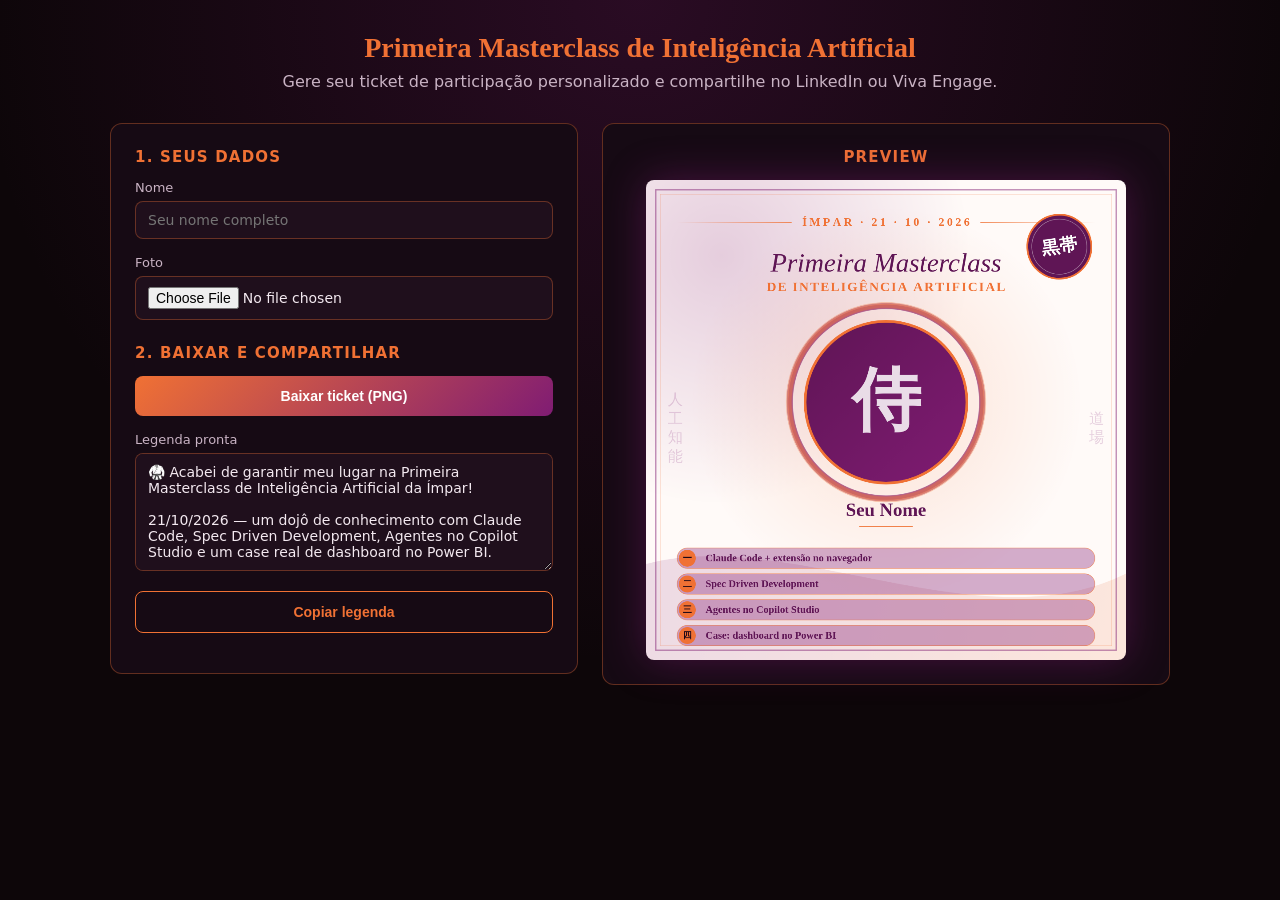
==== index.html @ c70582c2 "Add masterclass IA ticket generator (canvas-based, no backend) Static page that renders a personaliz" ====
<!DOCTYPE html>
<html lang="pt-BR">
<head>
<meta charset="UTF-8">
<meta name="viewport" content="width=device-width, initial-scale=1.0">
<title>Ticket de Participação — Masterclass de IA | Ímpar</title>
<link rel="stylesheet" href="styles.css">
</head>
<body>
  <div class="page">
    <header class="page-header">
      <h1>Primeira Masterclass de Inteligência Artificial</h1>
      <p class="page-sub">Gere seu ticket de participação personalizado e compartilhe no LinkedIn ou Viva Engage.</p>
    </header>

    <main class="layout">
      <section class="panel form-panel">
        <h2>1. Seus dados</h2>

        <label class="field">
          <span>Nome</span>
          <input type="text" id="nameInput" placeholder="Seu nome completo" maxlength="40" autocomplete="off">
        </label>

        <label class="field">
          <span>Foto</span>
          <input type="file" id="photoInput" accept="image/*">
        </label>

        <h2>2. Baixar e compartilhar</h2>
        <button id="downloadBtn" class="btn btn-primary">Baixar ticket (PNG)</button>

        <label class="field">
          <span>Legenda pronta</span>
          <textarea id="captionText" rows="6" readonly></textarea>
        </label>
        <button id="copyBtn" class="btn btn-secondary">Copiar legenda</button>
      </section>

      <section class="panel preview-panel">
        <h2>Preview</h2>
        <div class="canvas-wrap">
          <canvas id="ticket" width="1080" height="1080"></canvas>
        </div>
      </section>
    </main>
  </div>

  <script src="ticket.js"></script>
</body>
</html>
---- styles.css ----
:root {
  --impar-purple: #801C73;
  --impar-purple-dark: #5F1555;
  --impar-orange: #F07134;
  --bg: #0d0609;
  --bg-panel: #160a14;
  --border: rgba(240, 113, 52, 0.35);
  --text: #f3e9f0;
  --text-muted: #c9b3c4;
}

* {
  box-sizing: border-box;
}

body {
  margin: 0;
  min-height: 100vh;
  background: var(--bg);
  background-image: radial-gradient(circle at 50% 0%, rgba(128, 28, 115, 0.25), transparent 60%);
  color: var(--text);
  font-family: "Muli", "Segoe UI", system-ui, -apple-system, sans-serif;
}

.page {
  max-width: 1100px;
  margin: 0 auto;
  padding: 32px 20px 64px;
}

.page-header {
  text-align: center;
  margin-bottom: 32px;
}

.page-header h1 {
  font-family: Georgia, "Times New Roman", serif;
  font-size: 28px;
  color: var(--impar-orange);
  margin: 0 0 8px;
}

.page-sub {
  color: var(--text-muted);
  margin: 0;
}

.layout {
  display: flex;
  gap: 24px;
  flex-wrap: wrap;
  align-items: flex-start;
}

.panel {
  background: var(--bg-panel);
  border: 1px solid var(--border);
  border-radius: 12px;
  padding: 24px;
}

.form-panel {
  flex: 1 1 320px;
  min-width: 300px;
}

.preview-panel {
  flex: 1 1 420px;
  min-width: 300px;
  display: flex;
  flex-direction: column;
  align-items: center;
}

.panel h2 {
  font-size: 15px;
  text-transform: uppercase;
  letter-spacing: 0.08em;
  color: var(--impar-orange);
  margin: 0 0 14px;
}

.panel h2:not(:first-child) {
  margin-top: 24px;
}

.field {
  display: block;
  margin-bottom: 16px;
}

.field span {
  display: block;
  font-size: 13px;
  color: var(--text-muted);
  margin-bottom: 6px;
}

.field input[type="text"],
.field input[type="file"],
.field textarea {
  width: 100%;
  background: #1f0f1c;
  border: 1px solid var(--border);
  border-radius: 8px;
  padding: 10px 12px;
  color: var(--text);
  font-family: inherit;
  font-size: 14px;
  resize: vertical;
}

.field input[type="text"]:focus,
.field textarea:focus {
  outline: none;
  border-color: var(--impar-orange);
}

.btn {
  display: inline-block;
  width: 100%;
  border: none;
  border-radius: 8px;
  padding: 12px 16px;
  font-size: 14px;
  font-weight: 700;
  cursor: pointer;
  margin-bottom: 16px;
  transition: filter 0.15s ease;
}

.btn:hover {
  filter: brightness(1.1);
}

.btn-primary {
  background: linear-gradient(135deg, var(--impar-orange), var(--impar-purple));
  color: #fff;
}

.btn-secondary {
  background: transparent;
  border: 1px solid var(--impar-orange);
  color: var(--impar-orange);
}

.canvas-wrap {
  width: 100%;
  max-width: 480px;
  aspect-ratio: 1 / 1;
  border-radius: 8px;
  overflow: hidden;
  box-shadow: 0 0 40px rgba(128, 28, 115, 0.45);
}

#ticket {
  width: 100%;
  height: 100%;
  display: block;
}
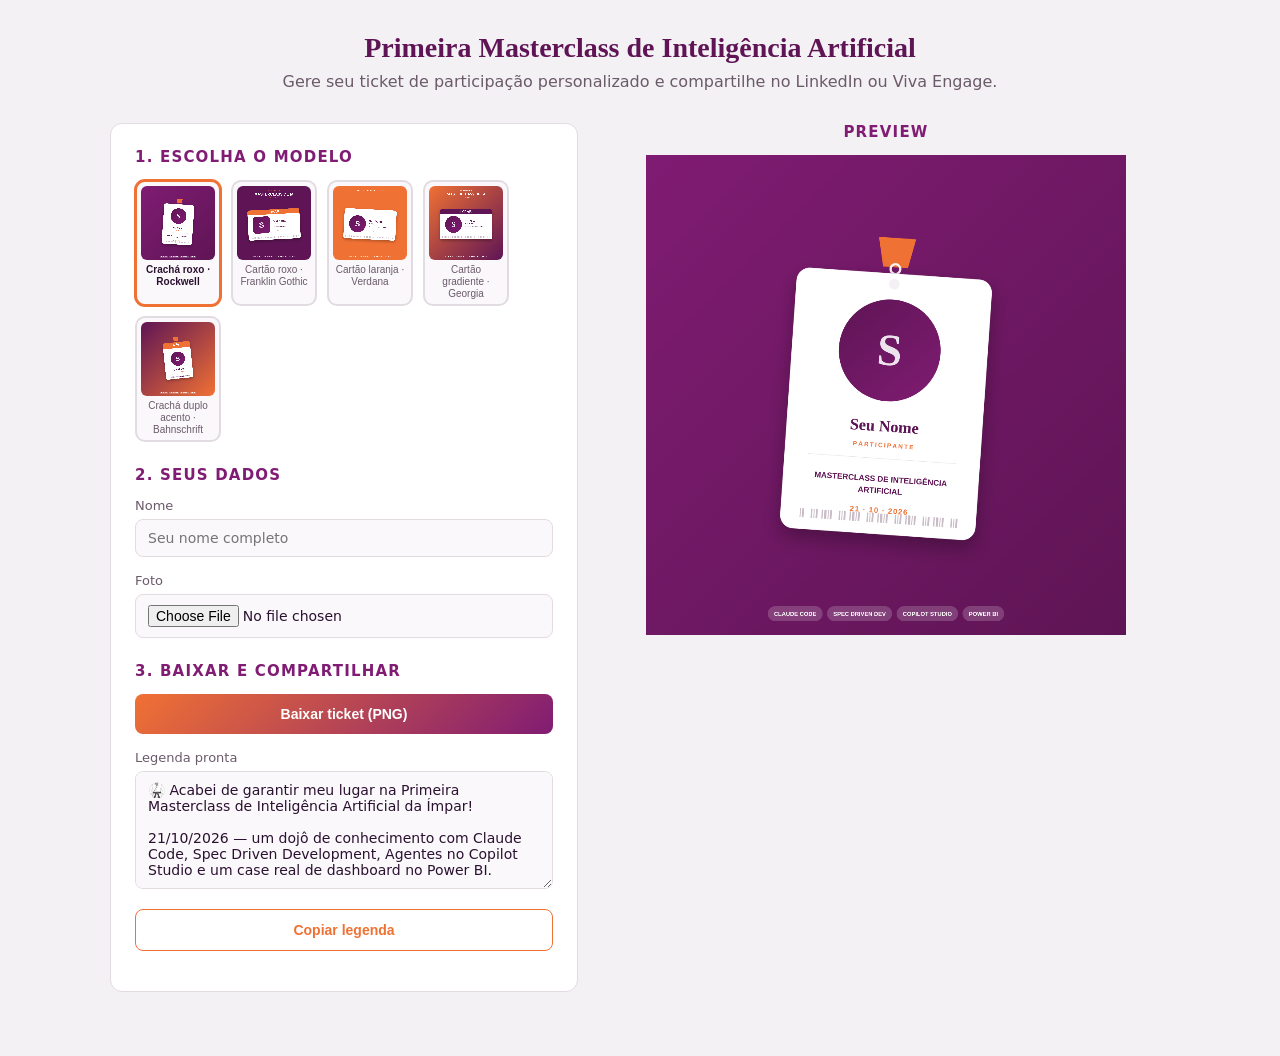
==== commit 863c56a4: "Replace single design with 5 selectable card templates Lets the user pick among 5 badge/card layouts" ====
--- a/index.html
+++ b/index.html
@@ -15,7 +15,10 @@
 
     <main class="layout">
       <section class="panel form-panel">
-        <h2>1. Seus dados</h2>
+        <h2>1. Escolha o modelo</h2>
+        <div class="template-picker" id="templatePicker"></div>
+
+        <h2>2. Seus dados</h2>
 
         <label class="field">
           <span>Nome</span>
@@ -27,7 +30,7 @@
           <input type="file" id="photoInput" accept="image/*">
         </label>
 
-        <h2>2. Baixar e compartilhar</h2>
+        <h2>3. Baixar e compartilhar</h2>
         <button id="downloadBtn" class="btn btn-primary">Baixar ticket (PNG)</button>
 
         <label class="field">
--- a/styles.css
+++ b/styles.css
@@ -2,11 +2,10 @@
   --impar-purple: #801C73;
   --impar-purple-dark: #5F1555;
   --impar-orange: #F07134;
-  --bg: #0d0609;
-  --bg-panel: #160a14;
-  --border: rgba(240, 113, 52, 0.35);
-  --text: #f3e9f0;
-  --text-muted: #c9b3c4;
+  --bg: #f3f1f4;
+  --text: #2b1130;
+  --text-muted: #6b5a6a;
+  --border: #e3dbe2;
 }
 
 * {
@@ -17,7 +16,6 @@
   margin: 0;
   min-height: 100vh;
   background: var(--bg);
-  background-image: radial-gradient(circle at 50% 0%, rgba(128, 28, 115, 0.25), transparent 60%);
   color: var(--text);
   font-family: "Muli", "Segoe UI", system-ui, -apple-system, sans-serif;
 }
@@ -36,7 +34,7 @@
 .page-header h1 {
   font-family: Georgia, "Times New Roman", serif;
   font-size: 28px;
-  color: var(--impar-orange);
+  color: var(--impar-purple-dark);
   margin: 0 0 8px;
 }
 
@@ -53,7 +51,7 @@
 }
 
 .panel {
-  background: var(--bg-panel);
+  background: #ffffff;
   border: 1px solid var(--border);
   border-radius: 12px;
   padding: 24px;
@@ -70,13 +68,20 @@
   display: flex;
   flex-direction: column;
   align-items: center;
+  background: transparent;
+  border: none;
+  padding: 0;
+}
+
+.preview-panel h2 {
+  align-self: center;
 }
 
 .panel h2 {
   font-size: 15px;
   text-transform: uppercase;
   letter-spacing: 0.08em;
-  color: var(--impar-orange);
+  color: var(--impar-purple);
   margin: 0 0 14px;
 }
 
@@ -100,7 +105,7 @@
 .field input[type="file"],
 .field textarea {
   width: 100%;
-  background: #1f0f1c;
+  background: #faf8fb;
   border: 1px solid var(--border);
   border-radius: 8px;
   padding: 10px 12px;
@@ -144,13 +149,56 @@
   color: var(--impar-orange);
 }
 
+.template-picker {
+  display: flex;
+  flex-wrap: wrap;
+  gap: 10px;
+  margin-bottom: 20px;
+}
+
+.template-option {
+  width: 86px;
+  background: #faf8fb;
+  border: 2px solid var(--border);
+  border-radius: 10px;
+  padding: 4px;
+  cursor: pointer;
+  display: flex;
+  flex-direction: column;
+  align-items: center;
+  gap: 4px;
+}
+
+.template-option canvas {
+  width: 100%;
+  aspect-ratio: 1 / 1;
+  border-radius: 6px;
+  display: block;
+}
+
+.template-option span {
+  font-size: 10px;
+  color: var(--text-muted);
+  text-align: center;
+  line-height: 1.2;
+}
+
+.template-option.selected {
+  border-color: var(--impar-orange);
+  box-shadow: 0 0 0 1px var(--impar-orange);
+}
+
+.template-option.selected span {
+  color: var(--text);
+  font-weight: 600;
+}
+
 .canvas-wrap {
   width: 100%;
   max-width: 480px;
   aspect-ratio: 1 / 1;
   border-radius: 8px;
-  overflow: hidden;
-  box-shadow: 0 0 40px rgba(128, 28, 115, 0.45);
+  overflow: visible;
 }
 
 #ticket {
